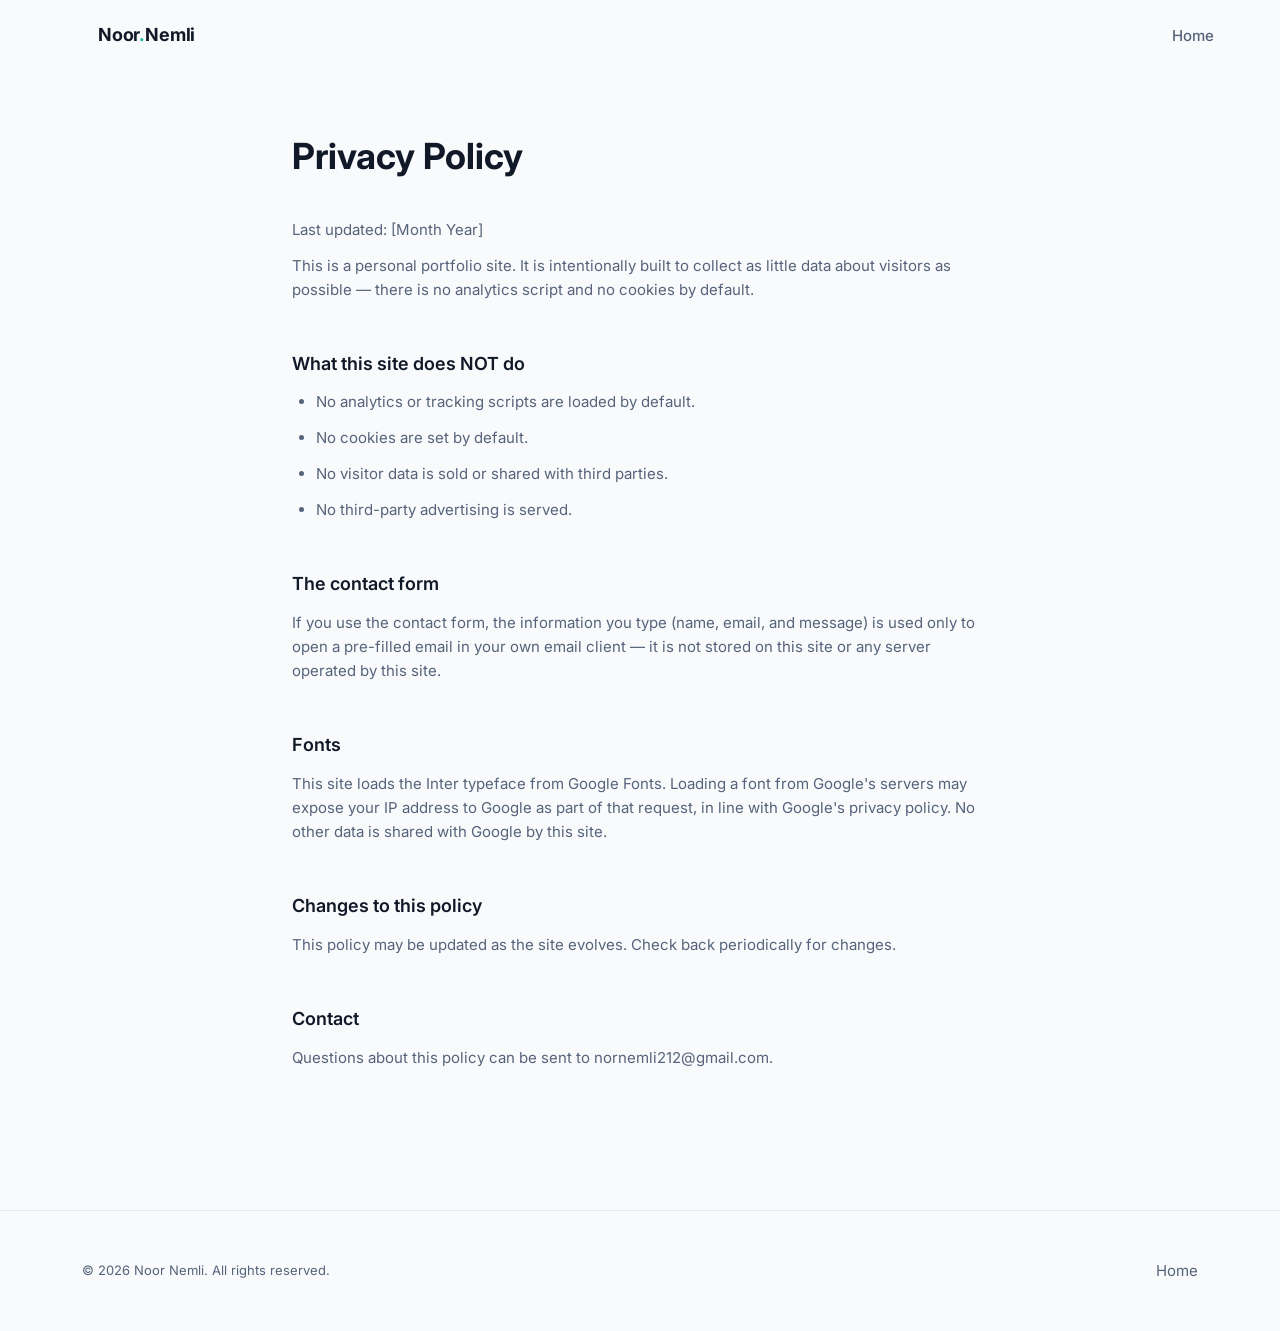
==== privacy.html @ 776a011b "Initial portfolio commit" ====
<!DOCTYPE html>
<html lang="en">
<head>
  <meta charset="UTF-8" />
  <meta name="viewport" content="width=device-width, initial-scale=1.0" />
  <title>Privacy Policy — Noor Nemli</title>
  <meta name="description" content="Privacy policy for noornemli.com — what data this site collects (very little) and how it's used." />
  <meta name="robots" content="index, follow" />
  <link rel="canonical" href="https://noornemli.com/privacy.html" />
  <link rel="icon" type="image/svg+xml" href="assets/icons/favicon.svg" />

  <link rel="preconnect" href="https://fonts.googleapis.com" />
  <link rel="preconnect" href="https://fonts.gstatic.com" crossorigin />
  <link rel="stylesheet" href="https://fonts.googleapis.com/css2?family=Inter:wght@400;500;600;700&display=swap" />

  <link rel="stylesheet" href="css/variables.css" />
  <link rel="stylesheet" href="css/main.css" />
  <link rel="stylesheet" href="css/animations.css" />
  <link rel="stylesheet" href="css/responsive.css" />

  <script src="js/theme.js"></script>
</head>
<body>
  <a class="skip-link" href="#main">Skip to content</a>

  <header class="site-header">
    <div class="container nav-wrap">
      <a href="index.html" class="logo">Noor<span>.</span>Nemli</a>
      <nav class="nav-links is-open" style="position: static; height: auto; width: auto; border: 0; background: transparent; flex-direction: row; padding: 0; transform: none;" aria-label="Primary">
        <a href="index.html">Home</a>
      </nav>
    </div>
  </header>

  <main id="main">
    <div class="legal-page">
      <h1>Privacy Policy</h1>
      <p><!-- Replace [Last updated date] --> Last updated: [Month Year]</p>

      <p>
        This is a personal portfolio site. It is intentionally built to collect as little data about visitors
        as possible — there is no analytics script and no cookies by default.
      </p>

      <h2>What this site does NOT do</h2>
      <ul>
        <li>No analytics or tracking scripts are loaded by default.</li>
        <li>No cookies are set by default.</li>
        <li>No visitor data is sold or shared with third parties.</li>
        <li>No third-party advertising is served.</li>
      </ul>

      <h2>The contact form</h2>
      <p>
        If you use the contact form, the information you type (name, email, and message) is used only to open
        a pre-filled email in your own email client — it is not stored on this site or any server operated by
        this site. <!-- If you later connect a real form backend (e.g. a form service or your own endpoint),
        update this paragraph to describe what that service does with submitted data, and link to its own
        privacy policy. --></p>

      <h2>Fonts</h2>
      <p>
        This site loads the Inter typeface from Google Fonts. Loading a font from Google's servers may expose
        your IP address to Google as part of that request, in line with
        <a href="https://policies.google.com/privacy" target="_blank" rel="noopener noreferrer">Google's privacy policy</a>.
        No other data is shared with Google by this site.
      </p>

      <h2>Changes to this policy</h2>
      <p>This policy may be updated as the site evolves. Check back periodically for changes.</p>

      <h2>Contact</h2>
      <p>Questions about this policy can be sent to nornemli212@gmail.com.</p>
    </div>
  </main>

  <footer class="site-footer">
    <div class="container footer-grid">
      <div class="footer-copy">&copy; <span id="year">2026</span> Noor Nemli. All rights reserved.</div>
      <nav class="footer-links" aria-label="Footer">
        <a href="index.html">Home</a>
      </nav>
    </div>
  </footer>

  <script src="js/main.js" defer></script>
</body>
</html>
---- css/variables.css ----
/* ==========================================================================
   VARIABLES.CSS
   Design tokens for the whole site. Change values here to re-theme
   everything at once — no other file should hard-code a color, font,
   spacing value, or radius.
   ========================================================================== */

:root {
  /* ---- Brand palette (as specified in the design brief) ---- */
  --color-primary: #111827;      /* deep navy — headings, dark surfaces */
  --color-bg: #F8FAFC;           /* page background (light mode) */
  --color-card: #FFFFFF;         /* card / surface background */
  --color-accent: #14B8A6;       /* teal — highlights, links, icons */
  --color-text: #1E293B;         /* body text */
  --color-text-muted: #56637A;   /* secondary text, captions */
  --color-border: #E2E8F0;       /* hairline borders / dividers */

  /* Accent used for BUTTON backgrounds needs dark text, not white, to meet
     WCAG AA contrast (white-on-#14B8A6 is only ~2.5:1). Dark navy text on
     the teal background measures ~7.2:1 — comfortably AA/AAA compliant
     while keeping the exact accent color requested in the brief. */
  --color-on-accent: #0B1220;

  --color-success: #16A34A;
  --color-danger: #DC2626;

  /* ---- Dark mode overrides (applied via [data-theme="dark"] on <html>) --- */
  --color-bg-dark: #0B1120;
  --color-card-dark: #121A2B;
  --color-text-dark: #E5E9F0;
  --color-text-muted-dark: #94A3B8;
  --color-border-dark: #1F2937;

  /* ---- Typography ---- */
  /* Single family, per brief: Inter, with a full system-font fallback stack
     so the site still renders correctly and instantly if the web font
     fails or is blocked. */
  --font-family: 'Inter', -apple-system, BlinkMacSystemFont, 'Segoe UI',
                 Roboto, Helvetica, Arial, sans-serif;

  --fs-xs: 0.8125rem;   /* 13px */
  --fs-sm: 0.9375rem;   /* 15px */
  --fs-base: 1rem;      /* 16px */
  --fs-md: 1.125rem;    /* 18px */
  --fs-lg: 1.375rem;    /* 22px */
  --fs-xl: 1.75rem;     /* 28px */
  --fs-2xl: 2.25rem;    /* 36px */
  --fs-3xl: 3rem;       /* 48px */
  --fs-4xl: 3.75rem;    /* 60px */

  --fw-regular: 400;
  --fw-medium: 500;
  --fw-semibold: 600;
  --fw-bold: 700;

  --lh-tight: 1.2;
  --lh-normal: 1.6;
  --lh-relaxed: 1.75;

  /* ---- Spacing scale (rem-based, 4px grid) ---- */
  --space-1: 0.25rem;
  --space-2: 0.5rem;
  --space-3: 0.75rem;
  --space-4: 1rem;
  --space-5: 1.5rem;
  --space-6: 2rem;
  --space-8: 3rem;
  --space-10: 4rem;
  --space-12: 6rem;
  --space-16: 8rem;

  /* ---- Layout ---- */
  --container-max: 1180px;
  --container-narrow: 760px;
  --header-height: 72px;

  /* ---- Radius & elevation ---- */
  --radius-sm: 8px;
  --radius-md: 14px;
  --radius-lg: 22px;
  --radius-full: 999px;

  --shadow-sm: 0 1px 2px rgba(17, 24, 39, 0.06), 0 1px 1px rgba(17, 24, 39, 0.04);
  --shadow-md: 0 8px 24px rgba(17, 24, 39, 0.08), 0 2px 6px rgba(17, 24, 39, 0.04);
  --shadow-lg: 0 24px 48px rgba(17, 24, 39, 0.12), 0 8px 16px rgba(17, 24, 39, 0.06);
  --shadow-focus: 0 0 0 3px rgba(20, 184, 166, 0.45);

  /* ---- Motion ---- */
  --ease-out: cubic-bezier(0.16, 1, 0.3, 1);
  --duration-fast: 150ms;
  --duration-base: 280ms;
  --duration-slow: 560ms;

  --z-header: 100;
  --z-modal: 1000;
  --z-toast: 1100;
}

/* Dark theme: swap surface + text tokens, keep accent + spacing identical */
[data-theme='dark'] {
  --color-bg: var(--color-bg-dark);
  --color-card: var(--color-card-dark);
  --color-text: var(--color-text-dark);
  --color-text-muted: var(--color-text-muted-dark);
  --color-border: var(--color-border-dark);
  --color-on-accent: #06110F;

  --shadow-sm: 0 1px 2px rgba(0, 0, 0, 0.35);
  --shadow-md: 0 8px 24px rgba(0, 0, 0, 0.45);
  --shadow-lg: 0 24px 48px rgba(0, 0, 0, 0.55);
}
---- css/main.css ----
/* ==========================================================================
   MAIN.CSS
   Base reset, typography, layout primitives, and every component's styles.
   Organized top-to-bottom in the same order sections appear on the page.
   ========================================================================== */

/* ---------------------------------------------------------------------- */
/* 1. RESET & BASE                                                         */
/* ---------------------------------------------------------------------- */
*, *::before, *::after { box-sizing: border-box; }
html { scroll-behavior: smooth; }

@media (prefers-reduced-motion: reduce) {
  html { scroll-behavior: auto; }
  *, *::before, *::after {
    animation-duration: 0.001ms !important;
    animation-iteration-count: 1 !important;
    transition-duration: 0.001ms !important;
    scroll-behavior: auto !important;
  }
}

body {
  margin: 0;
  font-family: var(--font-family);
  font-size: var(--fs-base);
  line-height: var(--lh-normal);
  color: var(--color-text);
  background: var(--color-bg);
  -webkit-font-smoothing: antialiased;
  transition: background-color var(--duration-base) var(--ease-out),
              color var(--duration-base) var(--ease-out);
}

img { max-width: 100%; display: block; }
a { color: inherit; text-decoration: none; }
button { font: inherit; cursor: pointer; }
ul { list-style: none; margin: 0; padding: 0; }
h1, h2, h3, h4, p { margin: 0; }

/* Visible, high-contrast focus ring for keyboard users everywhere */
:focus-visible {
  outline: none;
  box-shadow: var(--shadow-focus);
  border-radius: var(--radius-sm);
}

/* Skip-to-content link — hidden until focused, first tab stop on the page */
.skip-link {
  position: absolute;
  left: var(--space-4);
  top: -60px;
  background: var(--color-primary);
  color: #fff;
  padding: var(--space-3) var(--space-5);
  border-radius: var(--radius-sm);
  z-index: 1200;
  transition: top var(--duration-fast) var(--ease-out);
}
.skip-link:focus { top: var(--space-4); }

/* Utility: visually-hidden but available to screen readers */
.sr-only {
  position: absolute;
  width: 1px; height: 1px;
  padding: 0; margin: -1px;
  overflow: hidden;
  clip: rect(0, 0, 0, 0);
  white-space: nowrap;
  border: 0;
}

.container {
  max-width: var(--container-max);
  margin-inline: auto;
  padding-inline: var(--space-6);
}

section { padding-block: var(--space-16); }

.section-eyebrow {
  display: inline-block;
  font-size: var(--fs-xs);
  font-weight: var(--fw-semibold);
  letter-spacing: 0.08em;
  text-transform: uppercase;
  color: var(--color-accent);
  margin-bottom: var(--space-3);
}
.section-title {
  font-size: var(--fs-2xl);
  font-weight: var(--fw-bold);
  letter-spacing: -0.02em;
  line-height: var(--lh-tight);
  color: var(--color-primary);
}
[data-theme='dark'] .section-title { color: var(--color-text); }
.section-lede {
  max-width: 640px;
  color: var(--color-text-muted);
  font-size: var(--fs-md);
  margin-top: var(--space-3);
}
.section-head { margin-bottom: var(--space-10); }

/* ---------------------------------------------------------------------- */
/* 2. BUTTONS                                                              */
/* ---------------------------------------------------------------------- */
.btn {
  display: inline-flex;
  align-items: center;
  justify-content: center;
  gap: var(--space-2);
  padding: var(--space-3) var(--space-6);
  border-radius: var(--radius-full);
  font-weight: var(--fw-semibold);
  font-size: var(--fs-sm);
  border: 1px solid transparent;
  transition: transform var(--duration-fast) var(--ease-out),
              box-shadow var(--duration-fast) var(--ease-out),
              background-color var(--duration-fast) var(--ease-out);
  white-space: nowrap;
}
.btn:hover { transform: translateY(-2px); }
.btn:active { transform: translateY(0); }

.btn-primary {
  background: var(--color-accent);
  color: var(--color-on-accent); /* dark text on teal — AA contrast, see variables.css */
  box-shadow: var(--shadow-sm);
}
.btn-primary:hover { box-shadow: var(--shadow-md); }

.btn-secondary {
  background: transparent;
  color: var(--color-primary);
  border-color: var(--color-border);
}
[data-theme='dark'] .btn-secondary { color: var(--color-text); }
.btn-secondary:hover { border-color: var(--color-accent); }

.btn-ghost {
  background: var(--color-card);
  color: var(--color-text);
  border-color: var(--color-border);
  box-shadow: var(--shadow-sm);
}

.btn-sm { padding: var(--space-2) var(--space-4); font-size: var(--fs-xs); }

/* ---------------------------------------------------------------------- */
/* 3. HEADER / NAVIGATION                                                  */
/* ---------------------------------------------------------------------- */
.site-header {
  position: fixed;
  inset-inline: 0;
  top: 0;
  z-index: var(--z-header);
  height: var(--header-height);
  display: flex;
  align-items: center;
  background: color-mix(in srgb, var(--color-bg) 82%, transparent);
  backdrop-filter: blur(12px);
  border-bottom: 1px solid transparent;
  transition: border-color var(--duration-base) var(--ease-out),
              background-color var(--duration-base) var(--ease-out);
}
.site-header.is-scrolled { border-bottom-color: var(--color-border); }

.nav-wrap {
  width: 100%;
  display: flex;
  align-items: center;
  justify-content: space-between;
}

.logo {
  font-weight: var(--fw-bold);
  font-size: var(--fs-md);
  letter-spacing: -0.01em;
  color: var(--color-primary);
}
[data-theme='dark'] .logo { color: var(--color-text); }
.logo span { color: var(--color-accent); }

.nav-links {
  display: flex;
  align-items: center;
  gap: var(--space-6);
}
.nav-links a {
  font-size: var(--fs-sm);
  font-weight: var(--fw-medium);
  color: var(--color-text-muted);
  padding-block: var(--space-2);
  position: relative;
  transition: color var(--duration-fast) var(--ease-out);
}
.nav-links a::after {
  content: '';
  position: absolute;
  left: 0; bottom: -2px;
  width: 0; height: 2px;
  background: var(--color-accent);
  transition: width var(--duration-base) var(--ease-out);
}
.nav-links a:hover,
.nav-links a.is-active { color: var(--color-text); }
.nav-links a:hover::after,
.nav-links a.is-active::after { width: 100%; }

.nav-actions { display: flex; align-items: center; gap: var(--space-3); }

.theme-toggle, .menu-toggle {
  width: 40px; height: 40px;
  display: inline-flex; align-items: center; justify-content: center;
  border-radius: var(--radius-full);
  background: var(--color-card);
  border: 1px solid var(--color-border);
  color: var(--color-text);
}
.theme-toggle svg, .menu-toggle svg { width: 18px; height: 18px; }
.theme-toggle .icon-sun { display: none; }
[data-theme='dark'] .theme-toggle .icon-moon { display: none; }
[data-theme='dark'] .theme-toggle .icon-sun { display: block; }

.menu-toggle { display: none; }

/* Mobile nav drawer */
@media (max-width: 860px) {
  .menu-toggle { display: inline-flex; }
  .nav-links {
    position: fixed;
    top: var(--header-height);
    right: 0;
    height: calc(100vh - var(--header-height));
    width: min(78vw, 320px);
    background: var(--color-card);
    flex-direction: column;
    align-items: flex-start;
    gap: 0;
    padding: var(--space-6);
    border-left: 1px solid var(--color-border);
    transform: translateX(100%);
    transition: transform var(--duration-base) var(--ease-out);
  }
  .nav-links.is-open { transform: translateX(0); }
  .nav-links a { width: 100%; padding-block: var(--space-4); }
}

/* ---------------------------------------------------------------------- */
/* 4. HERO                                                                 */
/* ---------------------------------------------------------------------- */
.hero {
  position: relative;
  min-height: 100vh;
  display: flex;
  align-items: center;
  padding-top: var(--header-height);
  overflow: hidden;
}

/* Subtle ambient dot-grid, only visible in light mode; purely decorative */
.hero::before {
  content: '';
  position: absolute;
  inset: 0;
  background-image: radial-gradient(var(--color-border) 1px, transparent 1px);
  background-size: 28px 28px;
  mask-image: radial-gradient(ellipse 70% 55% at 50% 30%, black 40%, transparent 80%);
  opacity: 0.7;
  pointer-events: none;
}

/* Mouse-glow: a soft radial highlight that follows the cursor, driven by
   --mx / --my custom properties set in animations.js. Disabled entirely
   under prefers-reduced-motion and on touch devices (see animations.js). */
.hero__glow {
  position: absolute;
  inset: 0;
  background: radial-gradient(400px circle at var(--mx, 50%) var(--my, 20%),
              color-mix(in srgb, var(--color-accent) 16%, transparent), transparent 70%);
  pointer-events: none;
  transition: background var(--duration-fast) linear;
}

.hero__inner {
  position: relative;
  display: grid;
  grid-template-columns: 1.15fr 0.85fr;
  gap: var(--space-10);
  align-items: center;
  width: 100%;
}

.hero__eyebrow {
  display: inline-flex;
  align-items: center;
  gap: var(--space-2);
  font-size: var(--fs-xs);
  font-weight: var(--fw-semibold);
  color: var(--color-text-muted);
  background: var(--color-card);
  border: 1px solid var(--color-border);
  padding: var(--space-2) var(--space-4);
  border-radius: var(--radius-full);
  margin-bottom: var(--space-5);
}
.hero__eyebrow .dot {
  width: 8px; height: 8px; border-radius: 50%;
  background: var(--color-success);
}

.hero__title {
  font-size: clamp(var(--fs-3xl), 5vw, var(--fs-4xl));
  font-weight: var(--fw-bold);
  letter-spacing: -0.03em;
  line-height: 1.05;
  color: var(--color-primary);
}
[data-theme='dark'] .hero__title { color: var(--color-text); }
.hero__title .accent { color: var(--color-accent); }

.hero__role {
  margin-top: var(--space-4);
  font-size: var(--fs-lg);
  font-weight: var(--fw-medium);
  color: var(--color-text-muted);
  min-height: 1.5em; /* reserves space for the typing effect, prevents layout shift */
}
.hero__role .caret {
  display: inline-block;
  width: 2px; margin-left: 2px;
  background: var(--color-accent);
  animation: caret-blink 1s steps(1) infinite;
}

.hero__summary {
  margin-top: var(--space-5);
  max-width: 52ch;
  font-size: var(--fs-md);
  color: var(--color-text-muted);
}

.hero__actions {
  margin-top: var(--space-8);
  display: flex;
  flex-wrap: wrap;
  gap: var(--space-3);
}

.hero__portrait {
  position: relative;
  aspect-ratio: 4 / 5;
  border-radius: var(--radius-lg);
  background: var(--color-card);
  border: 1px solid var(--color-border);
  box-shadow: var(--shadow-lg);
  display: flex;
  align-items: center;
  justify-content: center;
  overflow: hidden;
}
.hero__portrait img { width: 100%; height: 100%; object-fit: cover; }
.hero__portrait .placeholder {
  display: flex;
  flex-direction: column;
  align-items: center;
  gap: var(--space-3);
  color: var(--color-text-muted);
  text-align: center;
  padding: var(--space-6);
}
.hero__portrait .placeholder svg { width: 56px; height: 56px; opacity: 0.5; }

.scroll-indicator {
  position: absolute;
  bottom: var(--space-6);
  left: 50%;
  transform: translateX(-50%);
  display: flex;
  flex-direction: column;
  align-items: center;
  gap: var(--space-2);
  color: var(--color-text-muted);
  font-size: var(--fs-xs);
}
.scroll-indicator .wheel {
  width: 22px; height: 34px;
  border: 2px solid var(--color-border);
  border-radius: var(--radius-full);
  position: relative;
}
.scroll-indicator .wheel::before {
  content: '';
  position: absolute;
  top: 6px; left: 50%;
  width: 4px; height: 8px;
  margin-left: -2px;
  background: var(--color-accent);
  border-radius: var(--radius-full);
  animation: scroll-dot 1.6s var(--ease-out) infinite;
}

@media (max-width: 900px) {
  .hero__inner { grid-template-columns: 1fr; }
  .hero__portrait { max-width: 320px; margin-inline: auto; }
}

/* ---------------------------------------------------------------------- */
/* 5. ABOUT                                                                */
/* ---------------------------------------------------------------------- */
.about__grid {
  display: grid;
  grid-template-columns: 1.3fr 1fr;
  gap: var(--space-10);
  align-items: start;
}
.about__bio p { margin-bottom: var(--space-4); color: var(--color-text); }
.about__bio p:last-child { margin-bottom: 0; }

.value-list { display: grid; gap: var(--space-4); }
.value-card {
  background: var(--color-card);
  border: 1px solid var(--color-border);
  border-radius: var(--radius-md);
  padding: var(--space-5);
}
.value-card h3 {
  font-size: var(--fs-base);
  font-weight: var(--fw-semibold);
  margin-bottom: var(--space-2);
  color: var(--color-primary);
}
[data-theme='dark'] .value-card h3 { color: var(--color-text); }
.value-card p { color: var(--color-text-muted); font-size: var(--fs-sm); }

.stat-row {
  display: grid;
  grid-template-columns: repeat(3, 1fr);
  gap: var(--space-5);
  margin-top: var(--space-10);
}
.stat-card {
  text-align: center;
  padding: var(--space-6) var(--space-4);
  background: var(--color-card);
  border: 1px solid var(--color-border);
  border-radius: var(--radius-md);
}
.stat-card .num {
  font-size: var(--fs-3xl);
  font-weight: var(--fw-bold);
  color: var(--color-accent);
  font-variant-numeric: tabular-nums;
}
.stat-card .label {
  margin-top: var(--space-1);
  font-size: var(--fs-xs);
  color: var(--color-text-muted);
  text-transform: uppercase;
  letter-spacing: 0.05em;
}

@media (max-width: 860px) {
  .about__grid { grid-template-columns: 1fr; }
  .stat-row { grid-template-columns: 1fr 1fr; }
}

/* ---------------------------------------------------------------------- */
/* 6. SKILLS                                                               */
/* ---------------------------------------------------------------------- */
.skills-filter {
  display: flex;
  flex-wrap: wrap;
  gap: var(--space-2);
  margin-bottom: var(--space-8);
}
.chip {
  padding: var(--space-2) var(--space-4);
  border-radius: var(--radius-full);
  border: 1px solid var(--color-border);
  background: var(--color-card);
  font-size: var(--fs-xs);
  font-weight: var(--fw-medium);
  color: var(--color-text-muted);
  transition: all var(--duration-fast) var(--ease-out);
}
.chip:hover { border-color: var(--color-accent); color: var(--color-text); }
.chip.is-active {
  background: var(--color-primary);
  border-color: var(--color-primary);
  color: #fff;
}
[data-theme='dark'] .chip.is-active { background: var(--color-accent); border-color: var(--color-accent); color: var(--color-on-accent); }

.skills-grid {
  display: grid;
  grid-template-columns: repeat(auto-fill, minmax(230px, 1fr));
  gap: var(--space-4);
}
.skill-card {
  background: var(--color-card);
  border: 1px solid var(--color-border);
  border-radius: var(--radius-md);
  padding: var(--space-5);
  transition: transform var(--duration-fast) var(--ease-out), box-shadow var(--duration-fast) var(--ease-out);
}
.skill-card:hover { transform: translateY(-4px); box-shadow: var(--shadow-md); }
.skill-card .icon {
  width: 40px; height: 40px;
  display: flex; align-items: center; justify-content: center;
  border-radius: var(--radius-sm);
  background: color-mix(in srgb, var(--color-accent) 14%, transparent);
  color: var(--color-accent);
  margin-bottom: var(--space-4);
}
.skill-card .icon svg { width: 20px; height: 20px; }
.skill-card h3 { font-size: var(--fs-base); font-weight: var(--fw-semibold); color: var(--color-primary); margin-bottom: var(--space-1); }
[data-theme='dark'] .skill-card h3 { color: var(--color-text); }
.skill-card p { font-size: var(--fs-sm); color: var(--color-text-muted); }

/* ---------------------------------------------------------------------- */
/* 7. PROJECTS                                                             */
/* ---------------------------------------------------------------------- */
.projects-grid {
  display: grid;
  grid-template-columns: repeat(auto-fit, minmax(320px, 1fr));
  gap: var(--space-6);
}
.project-card {
  background: var(--color-card);
  border: 1px solid var(--color-border);
  border-radius: var(--radius-lg);
  overflow: hidden;
  display: flex;
  flex-direction: column;
  transition: transform var(--duration-fast) var(--ease-out), box-shadow var(--duration-fast) var(--ease-out);
}
.project-card:hover { transform: translateY(-6px); box-shadow: var(--shadow-lg); }

.project-card__media {
  aspect-ratio: 16/10;
  background: linear-gradient(135deg, color-mix(in srgb, var(--color-accent) 18%, var(--color-bg)), var(--color-bg));
  display: flex; align-items: center; justify-content: center;
  color: var(--color-text-muted);
  border-bottom: 1px solid var(--color-border);
  overflow: hidden;
}
.project-card__media svg { width: 40px; height: 40px; opacity: 0.6; }
.project-card__media img { width: 100%; height: 100%; object-fit: cover; display: block; }

/* Multi-screenshot gallery variant — used when a project has more than one
   real slide worth showing (e.g. the specific sections a person presented). */
.project-card__media.gallery { display: grid; gap: 2px; }
.project-card__media.gallery.count-2 { grid-template-columns: 1fr 1fr; }
.project-card__media.gallery.count-3 { grid-template-columns: 1.3fr 1fr 1fr; }
.project-card__media.gallery img { height: 100%; }


.project-card__body { padding: var(--space-6); display: flex; flex-direction: column; gap: var(--space-3); flex: 1; }
.project-card__tag { font-size: var(--fs-xs); font-weight: var(--fw-semibold); color: var(--color-accent); text-transform: uppercase; letter-spacing: 0.05em; }
.project-card__title { font-size: var(--fs-md); font-weight: var(--fw-semibold); color: var(--color-primary); }
[data-theme='dark'] .project-card__title { color: var(--color-text); }
.project-card__desc { font-size: var(--fs-sm); color: var(--color-text-muted); flex: 1; }

.tag-list { display: flex; flex-wrap: wrap; gap: var(--space-2); margin-top: var(--space-1); }
.tag-list li {
  font-size: var(--fs-xs);
  padding: var(--space-1) var(--space-3);
  border-radius: var(--radius-full);
  background: var(--color-bg);
  border: 1px solid var(--color-border);
  color: var(--color-text-muted);
}

.project-card__links { display: flex; gap: var(--space-4); margin-top: var(--space-2); }
.project-card__links a {
  font-size: var(--fs-xs);
  font-weight: var(--fw-semibold);
  color: var(--color-text-muted);
  display: inline-flex; align-items: center; gap: var(--space-1);
}
.project-card__links a:hover { color: var(--color-accent); }
.project-card__links svg { width: 14px; height: 14px; }

/* ---------------------------------------------------------------------- */
/* 8. TIMELINE (Experience & Education)                                    */
/* ---------------------------------------------------------------------- */
.timeline { position: relative; padding-left: var(--space-8); }
.timeline::before {
  content: '';
  position: absolute;
  left: 6px; top: 6px; bottom: 6px;
  width: 2px;
  background: var(--color-border);
}
.timeline-item {
  position: relative;
  padding-bottom: var(--space-8);
}
.timeline-item:last-child { padding-bottom: 0; }
.timeline-item::before {
  content: '';
  position: absolute;
  left: calc(-1 * var(--space-8) + 1px);
  top: 4px;
  width: 14px; height: 14px;
  border-radius: 50%;
  background: var(--color-card);
  border: 3px solid var(--color-accent);
}
.timeline-item__period { font-size: var(--fs-xs); font-weight: var(--fw-semibold); color: var(--color-accent); text-transform: uppercase; letter-spacing: 0.04em; }
.timeline-item__title { font-size: var(--fs-md); font-weight: var(--fw-semibold); color: var(--color-primary); margin-top: var(--space-1); }
[data-theme='dark'] .timeline-item__title { color: var(--color-text); }
.timeline-item__org { font-size: var(--fs-sm); color: var(--color-text-muted); margin-top: 2px; }
.timeline-item__desc { margin-top: var(--space-3); color: var(--color-text); font-size: var(--fs-sm); max-width: 620px; }

.two-col { display: grid; grid-template-columns: 1fr 1fr; gap: var(--space-10); }
@media (max-width: 860px) { .two-col { grid-template-columns: 1fr; } }

/* ---------------------------------------------------------------------- */
/* 9. ACTIVITIES                                                          */
/* ---------------------------------------------------------------------- */
.activities-grid {
  display: grid;
  grid-template-columns: repeat(auto-fit, minmax(240px, 1fr));
  gap: var(--space-5);
}
.activity-card {
  background: var(--color-card);
  border: 1px solid var(--color-border);
  border-radius: var(--radius-md);
  padding: var(--space-5);
}
.activity-card .icon {
  width: 44px; height: 44px;
  border-radius: var(--radius-sm);
  background: color-mix(in srgb, var(--color-accent) 14%, transparent);
  color: var(--color-accent);
  display: flex; align-items: center; justify-content: center;
  margin-bottom: var(--space-4);
}
.activity-card .icon svg { width: 22px; height: 22px; }
.activity-card h3 { font-size: var(--fs-base); font-weight: var(--fw-semibold); color: var(--color-primary); margin-bottom: var(--space-2); }
[data-theme='dark'] .activity-card h3 { color: var(--color-text); }
.activity-card p { font-size: var(--fs-sm); color: var(--color-text-muted); }
.activity-card.is-placeholder { border-style: dashed; }
.activity-card.is-placeholder p { font-style: italic; }

/* ---------------------------------------------------------------------- */
/* 10. TOOLBOX                                                            */
/* ---------------------------------------------------------------------- */
.toolbox-grid {
  display: grid;
  grid-template-columns: repeat(auto-fill, minmax(120px, 1fr));
  gap: var(--space-4);
  margin-top: var(--space-8);
}
.tool-card {
  display: flex; flex-direction: column; align-items: center; gap: var(--space-2);
  padding: var(--space-4);
  background: var(--color-card);
  border: 1px solid var(--color-border);
  border-radius: var(--radius-md);
  text-align: center;
  transition: transform var(--duration-fast) var(--ease-out);
}
.tool-card:hover { transform: translateY(-3px); }
.tool-card svg { width: 26px; height: 26px; color: var(--color-accent); }
.tool-card span { font-size: var(--fs-xs); font-weight: var(--fw-medium); color: var(--color-text-muted); }

/* ---------------------------------------------------------------------- */
/* 11. RESUME                                                              */
/* ---------------------------------------------------------------------- */
.resume-panel {
  background: var(--color-card);
  border: 1px solid var(--color-border);
  border-radius: var(--radius-lg);
  padding: var(--space-8);
  display: grid;
  grid-template-columns: 1fr 1.4fr;
  gap: var(--space-8);
  align-items: center;
}
.resume-panel__controls { display: flex; flex-direction: column; gap: var(--space-4); }
.resume-select {
  padding: var(--space-3) var(--space-4);
  border-radius: var(--radius-sm);
  border: 1px solid var(--color-border);
  background: var(--color-bg);
  color: var(--color-text);
  font-family: var(--font-family);
  font-size: var(--fs-sm);
}
.resume-viewer {
  aspect-ratio: 8.5 / 11;
  border-radius: var(--radius-md);
  border: 1px solid var(--color-border);
  overflow: hidden;
  background: var(--color-bg);
}
.resume-viewer iframe { width: 100%; height: 100%; border: 0; }
@media (max-width: 860px) { .resume-panel { grid-template-columns: 1fr; } }

/* ---------------------------------------------------------------------- */
/* 12. CONTACT                                                             */
/* ---------------------------------------------------------------------- */
.contact-grid {
  display: grid;
  grid-template-columns: 1fr 1.2fr;
  gap: var(--space-10);
}
.contact-card {
  display: flex; align-items: center; gap: var(--space-4);
  padding: var(--space-4);
  background: var(--color-card);
  border: 1px solid var(--color-border);
  border-radius: var(--radius-md);
  margin-bottom: var(--space-3);
}
.contact-card .icon {
  width: 40px; height: 40px; flex-shrink: 0;
  border-radius: var(--radius-sm);
  background: color-mix(in srgb, var(--color-accent) 14%, transparent);
  color: var(--color-accent);
  display: flex; align-items: center; justify-content: center;
}
.contact-card .icon svg { width: 18px; height: 18px; }
.contact-card .label { font-size: var(--fs-xs); color: var(--color-text-muted); }
.contact-card .value { font-size: var(--fs-sm); font-weight: var(--fw-medium); color: var(--color-text); }
.contact-card .copy-btn { margin-left: auto; }

.social-row { display: flex; gap: var(--space-3); margin-top: var(--space-5); }
.social-row a {
  width: 42px; height: 42px;
  border-radius: 50%;
  background: var(--color-card);
  border: 1px solid var(--color-border);
  display: flex; align-items: center; justify-content: center;
  color: var(--color-text);
}
.social-row a:hover { color: var(--color-accent); border-color: var(--color-accent); }
.social-row svg { width: 18px; height: 18px; }

.form-group { margin-bottom: var(--space-5); }
.form-group label { display: block; font-size: var(--fs-sm); font-weight: var(--fw-medium); margin-bottom: var(--space-2); }
.form-group input, .form-group textarea {
  width: 100%;
  padding: var(--space-3) var(--space-4);
  border-radius: var(--radius-sm);
  border: 1px solid var(--color-border);
  background: var(--color-card);
  color: var(--color-text);
  font-family: var(--font-family);
  font-size: var(--fs-sm);
  transition: border-color var(--duration-fast) var(--ease-out);
}
.form-group input:focus, .form-group textarea:focus { border-color: var(--color-accent); }
.form-group .error-msg {
  display: none;
  color: var(--color-danger);
  font-size: var(--fs-xs);
  margin-top: var(--space-1);
}
.form-group.has-error input,
.form-group.has-error textarea { border-color: var(--color-danger); }
.form-group.has-error .error-msg { display: block; }

.form-status {
  margin-top: var(--space-4);
  font-size: var(--fs-sm);
  padding: var(--space-3) var(--space-4);
  border-radius: var(--radius-sm);
  display: none;
}
.form-status.is-visible { display: block; }
.form-status.is-success { background: color-mix(in srgb, var(--color-success) 14%, transparent); color: var(--color-success); }
.form-status.is-error { background: color-mix(in srgb, var(--color-danger) 14%, transparent); color: var(--color-danger); }

@media (max-width: 860px) { .contact-grid { grid-template-columns: 1fr; } }

/* ---------------------------------------------------------------------- */
/* 13. FOOTER                                                              */
/* ---------------------------------------------------------------------- */
.site-footer {
  border-top: 1px solid var(--color-border);
  padding-block: var(--space-8);
}
.footer-grid {
  display: flex;
  justify-content: space-between;
  align-items: center;
  flex-wrap: wrap;
  gap: var(--space-4);
}
.footer-links { display: flex; gap: var(--space-5); }
.footer-links a { font-size: var(--fs-sm); color: var(--color-text-muted); }
.footer-links a:hover { color: var(--color-accent); }
.footer-copy { font-size: var(--fs-xs); color: var(--color-text-muted); }

/* Back-to-top button */
.back-to-top {
  position: fixed;
  right: var(--space-6);
  bottom: var(--space-6);
  width: 46px; height: 46px;
  border-radius: 50%;
  background: var(--color-card);
  border: 1px solid var(--color-border);
  box-shadow: var(--shadow-md);
  display: flex; align-items: center; justify-content: center;
  color: var(--color-text);
  opacity: 0;
  pointer-events: none;
  transform: translateY(10px);
  transition: all var(--duration-base) var(--ease-out);
  z-index: 90;
}
.back-to-top.is-visible { opacity: 1; pointer-events: auto; transform: translateY(0); }
.back-to-top svg { width: 18px; height: 18px; }

/* ---------------------------------------------------------------------- */
/* 14. RECRUITER MODE                                                      */
/* ---------------------------------------------------------------------- */
.recruiter-fab {
  position: fixed;
  left: var(--space-6);
  bottom: var(--space-6);
  z-index: 90;
  display: inline-flex;
  align-items: center;
  gap: var(--space-2);
  padding: var(--space-3) var(--space-5);
  border-radius: var(--radius-full);
  background: var(--color-primary);
  color: #fff;
  font-size: var(--fs-sm);
  font-weight: var(--fw-semibold);
  box-shadow: var(--shadow-lg);
  border: none;
}
.recruiter-fab svg { width: 16px; height: 16px; }
.recruiter-fab:hover { transform: translateY(-2px); }

.modal-overlay {
  position: fixed;
  inset: 0;
  background: rgba(11, 17, 32, 0.55);
  backdrop-filter: blur(4px);
  display: flex;
  align-items: center;
  justify-content: center;
  padding: var(--space-6);
  z-index: var(--z-modal);
  opacity: 0;
  pointer-events: none;
  transition: opacity var(--duration-base) var(--ease-out);
}
.modal-overlay.is-open { opacity: 1; pointer-events: auto; }

.modal-panel {
  background: var(--color-card);
  border-radius: var(--radius-lg);
  max-width: 560px;
  width: 100%;
  max-height: 85vh;
  overflow-y: auto;
  padding: var(--space-8);
  box-shadow: var(--shadow-lg);
  transform: translateY(16px) scale(0.98);
  transition: transform var(--duration-base) var(--ease-out);
}
.modal-overlay.is-open .modal-panel { transform: translateY(0) scale(1); }

.modal-header { display: flex; justify-content: space-between; align-items: flex-start; margin-bottom: var(--space-6); }
.modal-header h2 { font-size: var(--fs-xl); font-weight: var(--fw-bold); color: var(--color-primary); }
[data-theme='dark'] .modal-header h2 { color: var(--color-text); }
.modal-close {
  width: 36px; height: 36px;
  border-radius: 50%;
  background: var(--color-bg);
  border: 1px solid var(--color-border);
  display: flex; align-items: center; justify-content: center;
}
.modal-close svg { width: 16px; height: 16px; }

.modal-section { margin-bottom: var(--space-6); }
.modal-section h3 {
  font-size: var(--fs-xs);
  font-weight: var(--fw-semibold);
  text-transform: uppercase;
  letter-spacing: 0.05em;
  color: var(--color-text-muted);
  margin-bottom: var(--space-3);
}
.modal-skill-tags { display: flex; flex-wrap: wrap; gap: var(--space-2); }
.modal-skill-tags li {
  font-size: var(--fs-xs);
  padding: var(--space-1) var(--space-3);
  border-radius: var(--radius-full);
  background: color-mix(in srgb, var(--color-accent) 14%, transparent);
  color: var(--color-accent);
  font-weight: var(--fw-medium);
}
.modal-project { margin-bottom: var(--space-3); }
.modal-project strong { color: var(--color-text); font-size: var(--fs-sm); }
.modal-project p { font-size: var(--fs-xs); color: var(--color-text-muted); }
.modal-actions { display: flex; gap: var(--space-3); margin-top: var(--space-6); }

/* ---------------------------------------------------------------------- */
/* 15. 404 & PRIVACY (shared minimal layout for standalone pages)          */
/* ---------------------------------------------------------------------- */
.standalone-page {
  min-height: 100vh;
  display: flex;
  align-items: center;
  justify-content: center;
  padding: var(--space-8);
  text-align: center;
}
.standalone-page .code {
  font-size: var(--fs-4xl);
  font-weight: var(--fw-bold);
  color: var(--color-accent);
  letter-spacing: -0.02em;
}
.legal-page { max-width: var(--container-narrow); margin-inline: auto; padding: var(--space-16) var(--space-6); }
.legal-page h1 { font-size: var(--fs-2xl); font-weight: var(--fw-bold); color: var(--color-primary); margin-bottom: var(--space-6); }
[data-theme='dark'] .legal-page h1 { color: var(--color-text); }
.legal-page h2 { font-size: var(--fs-md); font-weight: var(--fw-semibold); margin-top: var(--space-8); margin-bottom: var(--space-3); color: var(--color-primary); }
[data-theme='dark'] .legal-page h2 { color: var(--color-text); }
.legal-page p, .legal-page li { color: var(--color-text-muted); margin-bottom: var(--space-3); font-size: var(--fs-sm); }
.legal-page ul { padding-left: var(--space-5); list-style: disc; }
---- css/animations.css ----
/* ==========================================================================
   ANIMATIONS.CSS
   Keyframes + scroll-reveal utility classes. All animations are subtle by
   design (per brief: "elegant only, no distracting animations") and are
   fully disabled under prefers-reduced-motion via main.css's global rule.
   ========================================================================== */

/* ---- Scroll reveal ----
   Elements start slightly translated + transparent; main.js's
   IntersectionObserver adds .is-visible when they enter the viewport. */
[data-reveal] {
  opacity: 0;
  transform: translateY(18px);
  transition: opacity var(--duration-slow) var(--ease-out),
              transform var(--duration-slow) var(--ease-out);
}
[data-reveal].is-visible {
  opacity: 1;
  transform: translateY(0);
}
/* Stagger children of a revealed group using a CSS counter-esque delay set inline via JS (--reveal-delay) */
[data-reveal] { transition-delay: var(--reveal-delay, 0ms); }

@keyframes caret-blink {
  0%, 45% { opacity: 1; }
  50%, 100% { opacity: 0; }
}

@keyframes scroll-dot {
  0%   { transform: translate(-50%, 0);   opacity: 1; }
  70%  { opacity: 0.4; }
  100% { transform: translate(-50%, 14px); opacity: 0; }
}

@keyframes fade-in {
  from { opacity: 0; }
  to   { opacity: 1; }
}

@keyframes modal-in {
  from { opacity: 0; transform: translateY(16px) scale(0.98); }
  to   { opacity: 1; transform: translateY(0) scale(1); }
}

/* Toast used for "email copied" confirmation */
.toast {
  position: fixed;
  bottom: var(--space-6);
  left: 50%;
  transform: translateX(-50%) translateY(12px);
  background: var(--color-primary);
  color: #fff;
  padding: var(--space-3) var(--space-5);
  border-radius: var(--radius-full);
  font-size: var(--fs-sm);
  box-shadow: var(--shadow-lg);
  z-index: var(--z-toast);
  opacity: 0;
  pointer-events: none;
  transition: opacity var(--duration-base) var(--ease-out),
              transform var(--duration-base) var(--ease-out);
}
.toast.is-visible {
  opacity: 1;
  transform: translateX(-50%) translateY(0);
}
---- css/responsive.css ----
/* ==========================================================================
   RESPONSIVE.CSS
   Global breakpoint adjustments that aren't already co-located with their
   component in main.css (spacing scale-down, ultra-wide cap, print).
   Component-specific responsive rules (nav, hero, grids) live next to the
   component in main.css so they're easy to find and edit together.
   ========================================================================== */

/* Ultra-wide monitors: cap line-length growth so the layout doesn't stretch */
@media (min-width: 1600px) {
  :root { --container-max: 1320px; }
}

/* Tablet */
@media (max-width: 1024px) {
  :root { --space-16: 5rem; --space-12: 4rem; }
  .hero__inner { gap: var(--space-8); }
}

/* Phone */
@media (max-width: 600px) {
  :root {
    --space-16: 3.5rem;
    --space-10: 2.5rem;
    --fs-4xl: 2.5rem;
    --fs-3xl: 2rem;
    --fs-2xl: 1.75rem;
  }
  .container { padding-inline: var(--space-4); }
  .hero__actions { flex-direction: column; align-items: stretch; }
  .hero__actions .btn { width: 100%; }
  .resume-panel { padding: var(--space-5); }
  .recruiter-fab span { display: none; } /* icon-only on very small screens */
  .recruiter-fab { padding: var(--space-3); }
}

/* Respect safe-area insets on notched devices */
@supports (padding: max(0px)) {
  .site-header { padding-left: max(var(--space-6), env(safe-area-inset-left)); }
  .back-to-top { bottom: max(var(--space-6), env(safe-area-inset-bottom)); }
  .recruiter-fab { bottom: max(var(--space-6), env(safe-area-inset-bottom)); }
}

/* Print styles: resume-friendly, strips chrome */
@media print {
  .site-header, .back-to-top, .recruiter-fab, .modal-overlay,
  .scroll-indicator, .theme-toggle, .menu-toggle { display: none !important; }
  body { background: #fff; color: #000; }
  section { padding-block: var(--space-6); }
}
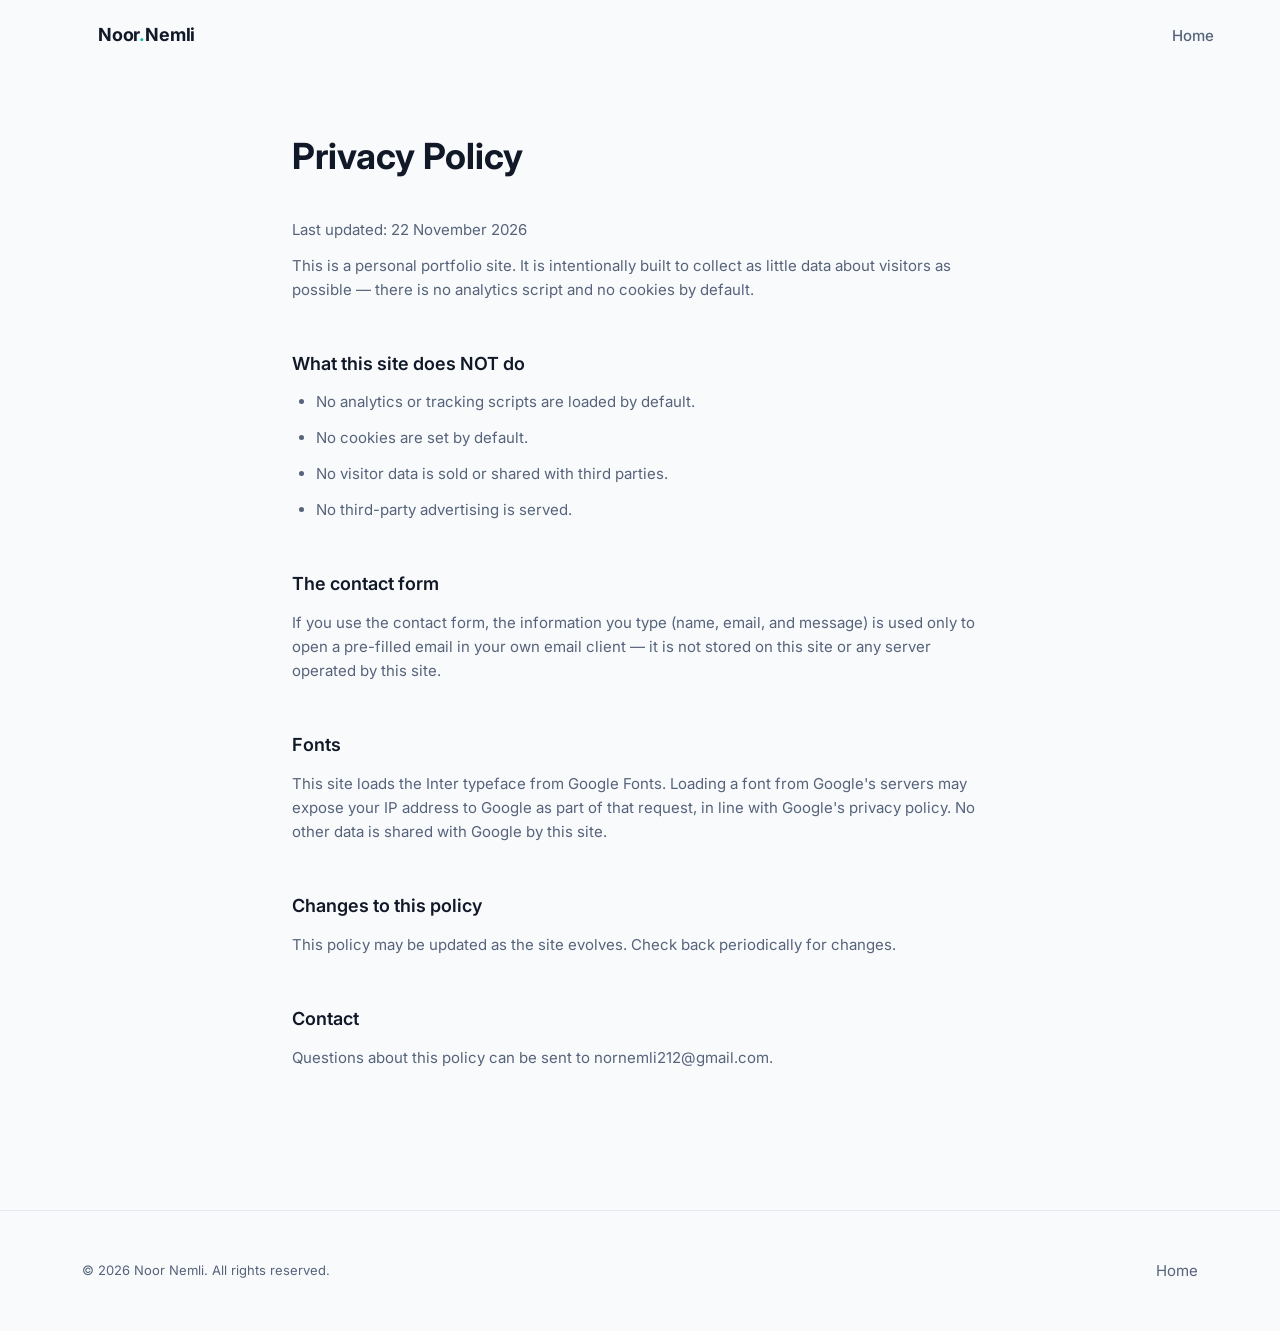
==== commit f70dafc1: "Clean up contact links, visibility and deployment metadata" ====
--- a/privacy.html
+++ b/privacy.html
@@ -4,9 +4,10 @@
   <meta charset="UTF-8" />
   <meta name="viewport" content="width=device-width, initial-scale=1.0" />
   <title>Privacy Policy — Noor Nemli</title>
-  <meta name="description" content="Privacy policy for noornemli.com — what data this site collects (very little) and how it's used." />
+  <meta name="description" content="Privacy policy for this personal portfolio — what data this site collects (very little) and how it's used." />
   <meta name="robots" content="index, follow" />
-  <link rel="canonical" href="https://noornemli.com/privacy.html" />
+  <!-- GitHub Pages project URL — update together with index.html if it changes. -->
+  <link rel="canonical" href="https://noornemli.github.io/Noor/privacy.html" />
   <link rel="icon" type="image/svg+xml" href="assets/icons/favicon.svg" />
 
   <link rel="preconnect" href="https://fonts.googleapis.com" />
@@ -35,7 +36,7 @@
   <main id="main">
     <div class="legal-page">
       <h1>Privacy Policy</h1>
-      <p><!-- Replace [Last updated date] --> Last updated: [Month Year]</p>
+      <p>Last updated: 22 November 2026</p>
 
       <p>
         This is a personal portfolio site. It is intentionally built to collect as little data about visitors
@@ -54,9 +55,7 @@
       <p>
         If you use the contact form, the information you type (name, email, and message) is used only to open
         a pre-filled email in your own email client — it is not stored on this site or any server operated by
-        this site. <!-- If you later connect a real form backend (e.g. a form service or your own endpoint),
-        update this paragraph to describe what that service does with submitted data, and link to its own
-        privacy policy. --></p>
+        this site.</p>
 
       <h2>Fonts</h2>
       <p>
--- a/css/main.css
+++ b/css/main.css
@@ -95,6 +95,11 @@
   color: var(--color-primary);
 }
 [data-theme='dark'] .section-title { color: var(--color-text); }
+.subsection-title {
+  font-size: var(--fs-lg);
+  margin-top: var(--space-12);
+  margin-bottom: var(--space-6);
+}
 .section-lede {
   max-width: 640px;
   color: var(--color-text-muted);
@@ -729,6 +734,9 @@
 .contact-card .icon svg { width: 18px; height: 18px; }
 .contact-card .label { font-size: var(--fs-xs); color: var(--color-text-muted); }
 .contact-card .value { font-size: var(--fs-sm); font-weight: var(--fw-medium); color: var(--color-text); }
+.contact-card .value a { color: inherit; text-decoration: none; }
+.contact-card .value a:hover,
+.contact-card .value a:focus-visible { text-decoration: underline; text-underline-offset: 3px; }
 .contact-card .copy-btn { margin-left: auto; }
 
 .social-row { display: flex; gap: var(--space-3); margin-top: var(--space-5); }
